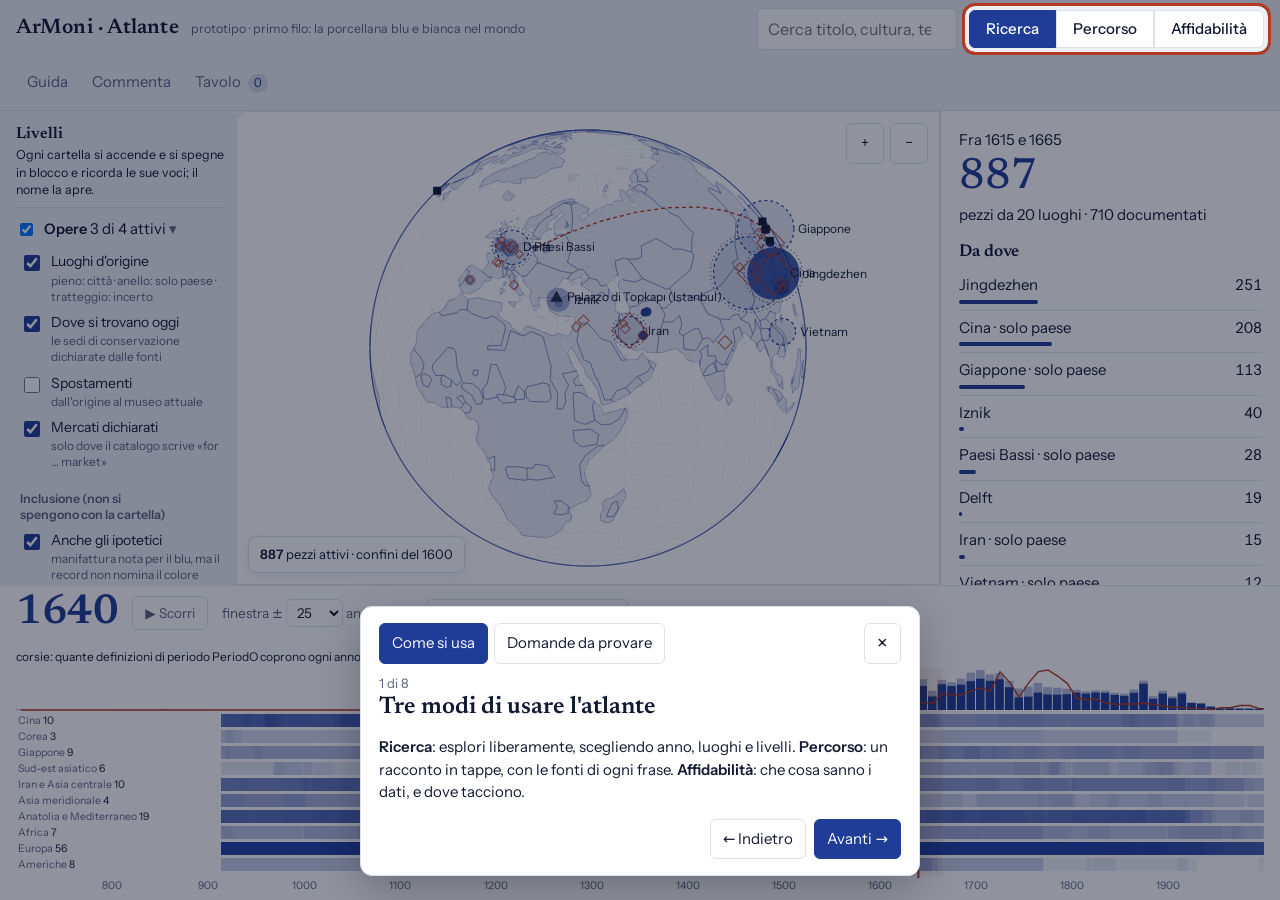
==== index.html @ 62b380a5 "Atlante: gerarchia visiva fra strumenti, palcoscenico e lettura Senza cambiare l'impostazione: globo" ====
<!DOCTYPE html>
<html lang="it">
<head>
<meta charset="utf-8">
<meta name="viewport" content="width=device-width,initial-scale=1">
<title>ArMoni · Atlante (prototipo)</title>
<link href="lib/fonts.css" rel="stylesheet">
<style>
/* VOICE: strumento di studio, calmo e preciso; dichiara sempre da dove viene ogni dato.
   IDEA: un piatto di porcellana dipinto in blu di cobalto: il mondo e' il cavetto, il tempo e' la tesa.
   PICTURE: il globo al centro, dipinto a cobalto su bianco, con i confini dell'anno scelto.
   COLOUR and TYPE: bianco porcellana, blu cobalto dominante, rosso di ferro solo per selezione e mercati; Newsreader + Instrument Sans.
   LAYOUT: strati a sinistra, globo al centro, contesto a destra, tempo sotto; il Tavolo sale dal basso. */
:root{color-scheme:light dark;
 --bg:light-dark(#fbfbf9,#0b1430);--panel:light-dark(#ffffff,#101b3d);--ink:light-dark(#121a33,#eef0f6);
 --mute:light-dark(#5a6382,#a7b0cc);--co:light-dark(#1f3c96,#8fa9ff);--co2:light-dark(#1f3c9622,#8fa9ff2e);
 --line:light-dark(#dde1ec,#22305e);--fe:light-dark(#b23a22,#ff8a6b);--glaze:light-dark(#ffffff,#0f1a3a)}
:root[data-theme=light]{color-scheme:light}:root[data-theme=dark]{color-scheme:dark}
*{box-sizing:border-box;min-width:0}
html,body{height:100%}
body{margin:0;background:var(--bg);color:var(--ink);font:15px/1.5 "Instrument Sans",system-ui,sans-serif;overflow:hidden}
h1,h2,h3{font-family:Newsreader,Georgia,serif;font-weight:600;line-height:1.08;margin:0;text-wrap:balance}
h1{font-size:22px}h2{font-size:24px}h3{font-size:17px}
button,input,select,textarea{font:inherit;color:inherit}
button{background:var(--panel);border:1px solid var(--line);border-radius:6px;padding:8px 12px;min-height:40px;cursor:pointer}
button:hover{border-color:var(--co)}button[aria-pressed=true]{background:var(--co);color:var(--bg);border-color:var(--co)}
:focus-visible{outline:2px solid var(--fe);outline-offset:2px}
a{color:var(--co)}
.app{display:grid;height:100vh;grid-template:"top top top" auto "lay map ctx" minmax(0,1fr) "tl tl tl" auto/236px minmax(0,1fr) 340px}
header{grid-area:top;display:flex;gap:14px;align-items:center;padding:10px 16px;border-bottom:1px solid var(--line);flex-wrap:wrap}
header .sub{color:var(--mute);font-size:13px}
header .sp{flex:1}
.seg{display:flex;gap:0}.seg button{border-radius:0}.seg button:first-child{border-radius:6px 0 0 6px}.seg button:last-child{border-radius:0 6px 6px 0}
#q{border:1px solid var(--line);background:var(--panel);border-radius:6px;padding:8px 10px;width:220px;min-height:40px;font-size:16px}
#lay{grid-area:lay;border-right:1px solid var(--line);padding:14px;overflow:auto}
#lay h3{margin:14px 0 6px}#lay h3:first-child{margin-top:0}
.chk{display:flex;gap:8px;align-items:flex-start;padding:5px 0;cursor:pointer}.chk input{margin-top:3px;width:16px;height:16px;flex:none;accent-color:var(--co)}
.chk small{display:block;color:var(--mute);font-size:12.5px;line-height:1.35}
.fig{grid-area:map;position:relative;overflow:hidden;background:var(--bg);touch-action:none}
.fig>canvas{position:absolute;inset:0;width:100%;height:100%;cursor:grab}
#tip{position:absolute;pointer-events:none;background:var(--panel);border:1px solid var(--line);border-radius:6px;padding:6px 9px;font-size:13px;display:none;max-width:260px;box-shadow:0 4px 18px #0002}
#chip{position:absolute;left:12px;bottom:12px;background:var(--panel);border:1px solid var(--line);border-radius:8px;padding:8px 11px;font-size:13px;max-width:min(420px,80%)}
#mapctl{position:absolute;right:12px;top:12px;display:flex;gap:6px}
#ctx{grid-area:ctx;border-left:1px solid var(--line);padding:16px;overflow:auto}
#ctx .k{color:var(--mute);font-size:12.5px;margin-top:10px}#ctx .v{margin-top:1px}
.big{font-family:Newsreader,serif;font-size:clamp(30px,4vw,44px);line-height:1;color:var(--co)}
.row{display:flex;justify-content:space-between;gap:10px;padding:6px 0;border-bottom:1px solid var(--line);cursor:pointer}
.row:hover{color:var(--co)}.row .n{font-variant-numeric:tabular-nums;white-space:nowrap}
.bar{height:4px;background:var(--co);border-radius:2px;margin-top:3px}
.tag{display:inline-block;font-size:12px;border:1px solid var(--line);border-radius:999px;padding:1px 8px;margin:2px 4px 0 0}
.tag.doc{border-color:var(--co);color:var(--co)}.tag.ipo{border-style:dashed}.tag.fe{border-color:var(--fe);color:var(--fe)}
.acts{display:flex;gap:8px;flex-wrap:wrap;margin-top:14px}
#tl{grid-area:tl;border-top:1px solid var(--line);padding:8px 16px 10px;position:relative}
.tlbar{display:flex;gap:10px;align-items:center;flex-wrap:wrap;margin-bottom:4px}
.yr{font-family:Newsreader,serif;font-size:30px;color:var(--co);font-variant-numeric:tabular-nums;min-width:3.2ch}
#tls{width:100%;height:150px;display:block;touch-action:none;cursor:ew-resize}
#tavolo{position:fixed;left:0;right:0;bottom:0;height:min(62vh,560px);background:var(--panel);border-top:2px solid var(--co);transform:translateY(105%);transition:transform .28s ease;z-index:20;display:grid;grid-template-rows:auto auto minmax(0,1fr)}
#tavolo.open{transform:none}
#tavolo:not(.open){visibility:hidden;transition:transform .28s ease,visibility 0s .28s}
#tavolo .hd{display:flex;gap:10px;align-items:center;padding:10px 16px;flex-wrap:wrap}
#tavax{height:54px;width:100%;display:block}
#board{position:relative;overflow:auto;background:repeating-linear-gradient(0deg,transparent 0 27px,var(--co2) 27px 28px)}
.card{position:absolute;width:230px;background:var(--glaze);border:1px solid var(--line);border-radius:8px;box-shadow:0 3px 12px #0001;font-size:13px}
.card .ch{padding:7px 9px;border-bottom:1px solid var(--line);cursor:move;display:flex;gap:6px;align-items:baseline}
.card .num{font-family:Newsreader,serif;color:var(--fe);font-size:16px}
.card .cb{padding:7px 9px}.card textarea{width:100%;border:1px solid var(--line);border-radius:4px;background:transparent;font-size:13px;min-height:44px;resize:vertical}
.card .x{margin-left:auto;min-height:28px;padding:0 8px}
.empty{color:var(--mute);padding:24px 16px;max-width:60ch}
/* affidabilità */
#qual{grid-area:qual;display:none;padding:22px max(3vw,16px);overflow:auto}
body.qualita .app{grid-template:"top" auto "qual" minmax(0,1fr)/minmax(0,1fr)}
body.qualita #lay,body.qualita #ctx,body.qualita #nar,body.qualita .fig,body.qualita #tl,body.qualita #q,body.qualita #tavbtn{display:none}
body.qualita #qual{display:block}
#qual h2{font-size:30px;margin-bottom:6px}#qual p{max-width:75ch}
.qt{border-collapse:collapse;margin-top:14px;font-size:13px;font-variant-numeric:tabular-nums}
.qt th,.qt td{border:1px solid var(--line);padding:6px 7px;text-align:right;white-space:nowrap}
.qt th:first-child,.qt td:first-child{text-align:left;position:sticky;left:0;background:var(--bg)}
.qt td small{display:block;color:var(--mute);font-size:11px}
.qsel{display:flex;gap:0;margin-top:12px;flex-wrap:wrap}.qsel button{border-radius:0}.qsel button:first-child{border-radius:6px 0 0 6px}.qsel button:last-child{border-radius:0 6px 6px 0}
/* percorso */
body.percorso .app{grid-template:"top top" auto "map nar" minmax(0,1fr) "tl tl" auto/minmax(0,1fr) 400px}
body.percorso #lay,body.percorso #ctx,body.percorso #q,body.percorso #tavbtn{display:none}
#nar{grid-area:nar;display:none;border-left:1px solid var(--line);padding:22px;overflow:auto}
body.percorso #nar{display:block}
#nar .step{color:var(--mute);font-size:13px}#nar h2{margin:6px 0 12px;font-size:30px}
#nar p{font-size:16.5px;max-width:60ch}
#nar .dati{border-left:3px solid var(--co);padding:6px 12px;margin:16px 0;background:var(--co2);border-radius:0 6px 6px 0}
#nar .nv{font-size:14.5px;border:1px dashed var(--line);border-radius:6px;padding:8px 12px;color:var(--mute)}
#nar .nota{font-size:12.5px;color:var(--mute);margin-top:22px}
.dots{display:flex;gap:6px;margin:14px 0}.dots button{width:30px;min-height:30px;padding:0}
/* ── Gerarchia visiva ──────────────────────────────────────────────────────────
   Come un pezzo di porcellana: il palcoscenico (globo e tempo) e la lettura (pannello di destra)
   sono «invetriati», bianchi e lucidi; gli strumenti (intestazione, livelli) stanno sul «biscotto»,
   la superficie opaca, un tono sotto. Serif solo per i contenuti (anni, numeri, titoli delle schede),
   sans per i comandi. Percorso dell'occhio: modo → anno → globo → lettura; i livelli si usano quando servono. */
:root{--biscotto:light-dark(#eceff4,#081026);--vetro:light-dark(#ffffff,#0f1a3a);--riga:light-dark(#e4e7ef,#1b2852)}
body{background:var(--biscotto)}
header{background:var(--biscotto);border-bottom:1px solid var(--line);padding:8px 16px;gap:12px}
header h1{font-size:21px;letter-spacing:.005em}
header .sub{font-size:12.5px}
.seg button{min-height:38px;padding:6px 16px;font-weight:500;background:var(--vetro)}
.seg button[aria-pressed=true]{background:var(--co);color:var(--vetro);border-color:var(--co)}
.util{display:flex;gap:2px}
.util button{background:transparent;border-color:transparent;color:var(--mute);padding:6px 10px}
.util button:hover{color:var(--co);border-color:var(--line);background:var(--vetro)}
#tavn{display:inline-block;min-width:1.6em;padding:0 6px;margin-left:4px;border-radius:999px;background:var(--co2);color:var(--co);font-size:12.5px;font-variant-numeric:tabular-nums;text-align:center}
#q{background:var(--vetro);width:200px}
/* strumenti: i livelli, in sans, più quieti */
#lay{background:var(--biscotto);border-right:0;padding:14px 12px 14px 16px}
#lay h3{font:600 12.5px/1.3 "Instrument Sans",system-ui,sans-serif;color:var(--mute);margin:16px 0 4px}
#lay>h3:first-child{font:600 16px/1.2 Newsreader,Georgia,serif;color:var(--ink);margin:0 0 2px}
#lay>p.sub{font-size:12.5px;line-height:1.4}
.grp{border-top:1px solid var(--riga);padding:8px 0}
.ghead b{font-weight:600;font-size:14.5px}
.chk{padding:4px 0;font-size:14px;line-height:1.3}
.chk small{font-size:12px;margin-top:2px}
/* palcoscenico: globo e tempo sono un solo pezzo invetriato */
.fig{background:var(--vetro);border-radius:12px 0 0 0;box-shadow:inset 0 0 0 1px var(--riga)}
#tl{background:var(--vetro);border-top:1px solid var(--riga);padding:6px 16px 8px}
.tlbar{gap:14px;margin-bottom:2px}
.yr{font-size:42px;line-height:1;font-weight:600;letter-spacing:-.01em}
.tlbar label,.tlbar button{font-size:13.5px;color:var(--mute)}
.tlbar select{background:var(--vetro);border:1px solid var(--line);border-radius:6px;padding:4px 6px;color:var(--ink)}
#play{min-height:34px;padding:4px 12px}
#tlinfo{font-size:12px}
#chip,#tip{box-shadow:0 2px 10px rgb(16 28 70 / .08)}
#mapctl button{background:var(--vetro);min-width:38px}
/* lettura: il pannello di destra, invetriato, con ritmo dato dagli spazi più che dalle righe */
#ctx{background:var(--vetro);border-left:1px solid var(--riga);padding:18px 18px 24px}
#ctx h3{margin:22px 0 6px;font-size:17px}
#ctx h2{font-size:26px}
#ctx .row{border-bottom-color:var(--riga)}
#nar{background:var(--vetro);border-left:1px solid var(--riga)}
#qual{background:var(--vetro)}
@media(max-width:900px){
 body{overflow:auto}
 .app,body.percorso .app{height:auto;grid-template:"top" auto "map" 62vh "tl" auto "ctx" auto "nar" auto "lay" auto/minmax(0,1fr)}
 #lay,#ctx,#nar{border:0;border-top:1px solid var(--line)}
 #q{width:100%;order:9}
 .fig{border-radius:0}
 .util{flex-wrap:wrap}
 header{flex-wrap:wrap;gap:8px}
 header .sub{display:none}
 header h1{font-size:22px}
 #guida .gd-card{bottom:12px}
 #guida .gd-card.in-alto{top:12px}
}
@media(prefers-reduced-motion:reduce){#tavolo{transition:none}}
.grp{border-top:1px solid var(--line);padding:6px 0}
.ghead{display:flex;align-items:center;gap:8px}
.ghead button{all:unset;cursor:pointer;flex:1;padding:4px 0}
.ghead button::after{content:" ▸";color:var(--mute)}
.grp.open .ghead button::after{content:" ▾"}
.ghead button:focus-visible{outline:2px solid var(--co)}
.grp:not(.open) .gbody{display:none}
.gbody{padding:4px 0 2px 4px}
#guida{position:fixed;inset:0;z-index:50}
#guida .gd-ombra{position:absolute;inset:0;background:rgb(10 16 40 / .45)}
#guida .gd-luce{position:absolute;border-radius:10px;box-shadow:0 0 0 9999px rgb(10 16 40 / .45);outline:3px solid var(--fe);pointer-events:none;transition:all .2s}
#guida .gd-card{position:absolute;left:50%;bottom:24px;transform:translateX(-50%);width:min(560px,calc(100vw - 24px));max-height:calc(100vh - 48px);overflow:auto;background:var(--panel);color:var(--ink);border:1px solid var(--line);border-radius:12px;padding:16px 18px;box-shadow:0 12px 40px rgb(0 0 0 / .25)}
#guida .gd-card.in-alto{bottom:auto;top:24px}
#guida .gd-tabs{display:flex;gap:6px;margin-bottom:10px}
#guida .gd-tabs [aria-selected=true]{background:var(--co);color:var(--bg);border-color:var(--co)}
#guida .gd-x{margin-left:auto;font-size:20px;line-height:1;padding:4px 12px}
#guida .gd-step{color:var(--mute);font-size:13px;margin-bottom:2px}
#guida h2{font-size:24px;margin:2px 0 8px}
#guida .acts{display:flex;gap:8px;justify-content:flex-end;margin-top:12px}
#guida .pri{background:var(--co);color:var(--bg);border-color:var(--co)}
#guida .gd-dom{display:grid;gap:6px;margin-top:10px}
#guida .gd-dom button{text-align:left;padding:10px 12px}
#guida .gd-dom button:hover{border-color:var(--co)}
@media(prefers-reduced-motion:reduce){#guida .gd-luce{transition:none}}
</style>
</head>
<body>
<div class="app">
 <header>
  <h1>ArMoni · Atlante</h1>
  <span class="sub">prototipo · primo filo: la porcellana blu e bianca nel mondo</span>
  <span class="sp"></span>
  <input id="q" type="search" placeholder="Cerca titolo, cultura, tecnica" aria-label="Cerca">
  <div class="seg" role="group" aria-label="Modalità">
   <button id="m-ricerca" aria-pressed="true">Ricerca</button><button id="m-percorso" aria-pressed="false">Percorso</button><button id="m-qualita" aria-pressed="false">Affidabilità</button>
  </div>
  <div class="util">
  <button id="guidabtn">Guida</button>
  <button id="commentabtn" title="Commenta questa vista: apre un modulo breve, e la vista che stai guardando viene allegata da sola">Commenta</button>
  <button id="tavbtn">Tavolo <span id="tavn">0</span></button>
  </div>
 </header>

 <aside id="lay" aria-label="Strati">
  <h3>Livelli</h3>
  <p class="sub" style="margin:0 0 8px">Ogni cartella si accende e si spegne in blocco e ricorda le sue voci; il nome la apre.</p>
  <div class="grp open" data-grp="opere">
   <div class="ghead"><input type="checkbox" data-g="opere" checked aria-label="Accendi o spegni la cartella Opere"><button data-gt aria-expanded="true"><b>Opere</b> <span class="sub" data-gn="opere"></span></button></div>
   <div class="gbody">
  <label class="chk"><input type="checkbox" data-l="origini" checked><span>Luoghi d'origine<small>pieno: città · anello: solo paese · tratteggio: incerto</small></span></label>
  <label class="chk"><input type="checkbox" data-l="sedi" checked><span>Dove si trovano oggi<small>le sedi di conservazione dichiarate dalle fonti</small></span></label>
  <label class="chk"><input type="checkbox" data-l="spostamenti"><span>Spostamenti<small>dall'origine al museo attuale</small></span></label>
  <label class="chk"><input type="checkbox" data-l="mercati" checked><span>Mercati dichiarati<small>solo dove il catalogo scrive «for … market»</small></span></label>
  <h3>Inclusione <span class="sub">(non si spengono con la cartella)</span></h3>
  <label class="chk"><input type="checkbox" data-keep data-l="ipotetici" checked><span>Anche gli ipotetici<small>manifattura nota per il blu, ma il record non nomina il colore</small></span></label>
  <label class="chk"><input type="checkbox" data-keep data-l="dedotti"><span>Luogo dedotto<small>676 schede ColBase del Museo nazionale di Tokyo senza luogo, attribuite al Giappone dalla categoria 陶磁; regola giusta in 43 casi su 49 verificabili (88%)</small></span></label>
  <h3>Fonti</h3>
  <label class="chk"><input type="checkbox" data-f="met" checked><span>Metropolitan Museum<small>Open Access CSV, CC0</small></span></label>
  <label class="chk"><input type="checkbox" data-f="cma" checked><span>Cleveland Museum of Art<small>Open Access CSV, CC0</small></span></label>
  <label class="chk"><input type="checkbox" data-f="colbase" checked><span>ColBase (musei nazionali giapponesi)<small>via Japan Search; CC BY, fonte: ColBase</small></span></label>
  <label class="chk"><input type="checkbox" data-f="wd" checked><span>Wikidata, fuori dagli Stati Uniti<small>Museu Paulista, Taipei, Tokyo, Macao…; CC0</small></span></label>
   </div>
  </div>
  <div class="grp" data-grp="quantita">
   <div class="ghead"><input type="checkbox" data-g="quantita" checked aria-label="Accendi o spegni la cartella Quantità e consumo"><button data-gt aria-expanded="false"><b>Quantità e consumo</b> <span class="sub" data-gn="quantita"></span></button></div>
   <div class="gbody">
  <label class="chk"><input type="checkbox" data-l="vam" checked><span>Densità V&amp;A (rombi)<small>6.396 ceramiche, solo conteggi per luogo e decennio: le condizioni del V&amp;A non permettono di conservare le schede</small></span></label>
  <label class="chk"><input type="checkbox" data-l="letteratura" checked><span>Consumo, dalla letteratura (triangoli)<small>siti archeologici dove gli scavi documentano porcellana cinese; ogni numero con autore e pagina</small></span></label>
   </div>
  </div>
  <div class="grp open" data-grp="contesto">
   <div class="ghead"><input type="checkbox" data-g="contesto" checked aria-label="Accendi o spegni la cartella Contesto"><button data-gt aria-expanded="true"><b>Contesto</b> <span class="sub" data-gn="contesto"></span></button></div>
   <div class="gbody">
  <label class="chk"><input type="checkbox" data-l="confini" checked><span>Confini storici<small>A. Ourednik, historical-basemaps (GPL-3.0), istantanea più vicina all'anno</small></span></label>
  <label class="chk"><input type="checkbox" data-l="contesti"><span>Stili, movimenti, scuole, dinastie (quadrati, nomi in corsivo)<small>dove e quando nascono, lo Stato di allora e il nome di oggi, guerre e rivoluzioni di quegli anni. Si sovrappone agli altri livelli per accostare: non lega nulla alle opere. Clicca un nome per la scheda; nel tempo, scegli le corsie «fenomeni artistici»</small></span></label>
  <div class="sub" style="margin:-4px 0 10px 28px;display:flex;flex-wrap:wrap;gap:2px 10px">tipi: <label><input type="checkbox" data-ct="movimento" checked> movimenti</label><label><input type="checkbox" data-ct="scuola" checked> scuole</label><label><input type="checkbox" data-ct="stile" checked> stili</label><label><input type="checkbox" data-ct="periodizzazione" checked> dinastie</label></div>
  <label class="chk"><input type="checkbox" data-l="relazioni"><span>Relazioni dichiarate (puntini)<small>influenzato da, parte di, segue, sostituisce: solo quelle scritte su Wikidata, fra voci attive nella finestra. Mai dedotte dalla vicinanza</small></span></label>
   </div>
  </div>
  <div class="grp" data-grp="affidabilita">
   <div class="ghead"><input type="checkbox" data-g="affidabilita" checked aria-label="Accendi o spegni la cartella Affidabilità"><button data-gt aria-expanded="false"><b>Affidabilità</b> <span class="sub" data-gn="affidabilita"></span></button></div>
   <div class="gbody">
  <label class="chk"><input type="checkbox" data-l="silenzio"><span>Silenzio delle fonti<small>quanto il dato è vago, e dove tace</small></span></label>
   </div>
  </div>
  <h3>Vista</h3>
  <div class="seg"><button id="p-globo" aria-pressed="true">Globo</button><button id="p-piano" aria-pressed="false">Piano</button></div>
  <p class="sub" style="margin-top:18px"><a href="fonti.html">Fonti e licenze</a> · <a href="https://github.com/danielemiradoli/armoni">Codice e dati</a></p>
 </aside>

 <div class="fig" id="fig"><canvas id="cv" aria-label="Mappa del mondo navigabile"></canvas><div id="tip"></div><div id="chip"></div>
  <div id="mapctl"><button id="zin" aria-label="Avvicina">+</button><button id="zout" aria-label="Allontana">−</button></div></div>

 <aside id="ctx" aria-live="polite"></aside>
 <aside id="nar" aria-live="polite"></aside>
 <section id="qual" aria-label="Affidabilità"></section>

 <section id="tl" aria-label="Tempo">
  <div class="tlbar">
   <span class="yr" id="yr">1640</span>
   <button id="play" aria-pressed="false">▶ Scorri</button>
   <label>finestra ± <select id="win"><option>10</option><option selected>25</option><option>50</option><option>100</option></select> anni</label>
   <label>corsie <select id="corsie"><option value="periodo">PeriodO: chi definisce</option><option value="wikidata">Wikidata: dinastie</option><option value="contesti">Wikidata: fenomeni artistici</option></select></label>
   <span class="sub" id="tlinfo"></span>
  </div>
  <svg id="tls" role="slider" aria-label="Anno" tabindex="0"></svg>
 </section>
</div>

<section id="tavolo" aria-label="Tavolo">
 <div class="hd"><h3>Tavolo</h3><span class="sub">accosta pezzi di luoghi ed epoche diverse; trascina, annota, copia</span><span class="sp" style="flex:1"></span>
  <button id="tavcopy">Copia elenco</button><button id="tavclear">Svuota</button><button id="tavclose">Chiudi</button></div>
 <svg id="tavax"></svg>
 <div id="board"></div>
</section>

<script src="lib/d3.min.js"></script>
<script src="lib/topojson-client.min.js"></script>
<script src="atlante.js"></script>
</body>
</html>
---- lib/fonts.css ----
/* Font locali (SIL Open Font License 1.1), da @fontsource: nessuna richiesta ai server di Google. */
/* newsreader-latin-ext-500-normal */
@font-face {
  font-family: 'Newsreader';
  font-style: normal;
  font-display: swap;
  font-weight: 500;
  src: url(font/newsreader-latin-ext-500-normal.woff2) format('woff2');
  unicode-range: U+0100-02BA,U+02BD-02C5,U+02C7-02CC,U+02CE-02D7,U+02DD-02FF,U+0304,U+0308,U+0329,U+1D00-1DBF,U+1E00-1E9F,U+1EF2-1EFF,U+2020,U+20A0-20AB,U+20AD-20C0,U+2113,U+2C60-2C7F,U+A720-A7FF;
}
/* newsreader-latin-500-normal */
@font-face {
  font-family: 'Newsreader';
  font-style: normal;
  font-display: swap;
  font-weight: 500;
  src: url(font/newsreader-latin-500-normal.woff2) format('woff2');
  unicode-range: U+0000-00FF,U+0131,U+0152-0153,U+02BB-02BC,U+02C6,U+02DA,U+02DC,U+0304,U+0308,U+0329,U+2000-206F,U+20AC,U+2122,U+2191,U+2193,U+2212,U+2215,U+FEFF,U+FFFD;
}
/* newsreader-latin-ext-600-normal */
@font-face {
  font-family: 'Newsreader';
  font-style: normal;
  font-display: swap;
  font-weight: 600;
  src: url(font/newsreader-latin-ext-600-normal.woff2) format('woff2');
  unicode-range: U+0100-02BA,U+02BD-02C5,U+02C7-02CC,U+02CE-02D7,U+02DD-02FF,U+0304,U+0308,U+0329,U+1D00-1DBF,U+1E00-1E9F,U+1EF2-1EFF,U+2020,U+20A0-20AB,U+20AD-20C0,U+2113,U+2C60-2C7F,U+A720-A7FF;
}
/* newsreader-latin-600-normal */
@font-face {
  font-family: 'Newsreader';
  font-style: normal;
  font-display: swap;
  font-weight: 600;
  src: url(font/newsreader-latin-600-normal.woff2) format('woff2');
  unicode-range: U+0000-00FF,U+0131,U+0152-0153,U+02BB-02BC,U+02C6,U+02DA,U+02DC,U+0304,U+0308,U+0329,U+2000-206F,U+20AC,U+2122,U+2191,U+2193,U+2212,U+2215,U+FEFF,U+FFFD;
}
/* newsreader-latin-ext-500-italic */
@font-face {
  font-family: 'Newsreader';
  font-style: italic;
  font-display: swap;
  font-weight: 500;
  src: url(font/newsreader-latin-ext-500-italic.woff2) format('woff2');
  unicode-range: U+0100-02BA,U+02BD-02C5,U+02C7-02CC,U+02CE-02D7,U+02DD-02FF,U+0304,U+0308,U+0329,U+1D00-1DBF,U+1E00-1E9F,U+1EF2-1EFF,U+2020,U+20A0-20AB,U+20AD-20C0,U+2113,U+2C60-2C7F,U+A720-A7FF;
}
/* newsreader-latin-500-italic */
@font-face {
  font-family: 'Newsreader';
  font-style: italic;
  font-display: swap;
  font-weight: 500;
  src: url(font/newsreader-latin-500-italic.woff2) format('woff2');
  unicode-range: U+0000-00FF,U+0131,U+0152-0153,U+02BB-02BC,U+02C6,U+02DA,U+02DC,U+0304,U+0308,U+0329,U+2000-206F,U+20AC,U+2122,U+2191,U+2193,U+2212,U+2215,U+FEFF,U+FFFD;
}
/* instrument-sans-latin-ext-400-normal */
@font-face {
  font-family: 'Instrument Sans';
  font-style: normal;
  font-display: swap;
  font-weight: 400;
  src: url(font/instrument-sans-latin-ext-400-normal.woff2) format('woff2');
  unicode-range: U+0100-02BA,U+02BD-02C5,U+02C7-02CC,U+02CE-02D7,U+02DD-02FF,U+0304,U+0308,U+0329,U+1D00-1DBF,U+1E00-1E9F,U+1EF2-1EFF,U+2020,U+20A0-20AB,U+20AD-20C0,U+2113,U+2C60-2C7F,U+A720-A7FF;
}
/* instrument-sans-latin-400-normal */
@font-face {
  font-family: 'Instrument Sans';
  font-style: normal;
  font-display: swap;
  font-weight: 400;
  src: url(font/instrument-sans-latin-400-normal.woff2) format('woff2');
  unicode-range: U+0000-00FF,U+0131,U+0152-0153,U+02BB-02BC,U+02C6,U+02DA,U+02DC,U+0304,U+0308,U+0329,U+2000-206F,U+20AC,U+2122,U+2191,U+2193,U+2212,U+2215,U+FEFF,U+FFFD;
}
/* instrument-sans-latin-ext-500-normal */
@font-face {
  font-family: 'Instrument Sans';
  font-style: normal;
  font-display: swap;
  font-weight: 500;
  src: url(font/instrument-sans-latin-ext-500-normal.woff2) format('woff2');
  unicode-range: U+0100-02BA,U+02BD-02C5,U+02C7-02CC,U+02CE-02D7,U+02DD-02FF,U+0304,U+0308,U+0329,U+1D00-1DBF,U+1E00-1E9F,U+1EF2-1EFF,U+2020,U+20A0-20AB,U+20AD-20C0,U+2113,U+2C60-2C7F,U+A720-A7FF;
}
/* instrument-sans-latin-500-normal */
@font-face {
  font-family: 'Instrument Sans';
  font-style: normal;
  font-display: swap;
  font-weight: 500;
  src: url(font/instrument-sans-latin-500-normal.woff2) format('woff2');
  unicode-range: U+0000-00FF,U+0131,U+0152-0153,U+02BB-02BC,U+02C6,U+02DA,U+02DC,U+0304,U+0308,U+0329,U+2000-206F,U+20AC,U+2122,U+2191,U+2193,U+2212,U+2215,U+FEFF,U+FFFD;
}
/* instrument-sans-latin-ext-600-normal */
@font-face {
  font-family: 'Instrument Sans';
  font-style: normal;
  font-display: swap;
  font-weight: 600;
  src: url(font/instrument-sans-latin-ext-600-normal.woff2) format('woff2');
  unicode-range: U+0100-02BA,U+02BD-02C5,U+02C7-02CC,U+02CE-02D7,U+02DD-02FF,U+0304,U+0308,U+0329,U+1D00-1DBF,U+1E00-1E9F,U+1EF2-1EFF,U+2020,U+20A0-20AB,U+20AD-20C0,U+2113,U+2C60-2C7F,U+A720-A7FF;
}
/* instrument-sans-latin-600-normal */
@font-face {
  font-family: 'Instrument Sans';
  font-style: normal;
  font-display: swap;
  font-weight: 600;
  src: url(font/instrument-sans-latin-600-normal.woff2) format('woff2');
  unicode-range: U+0000-00FF,U+0131,U+0152-0153,U+02BB-02BC,U+02C6,U+02DA,U+02DC,U+0304,U+0308,U+0329,U+2000-206F,U+20AC,U+2122,U+2191,U+2193,U+2212,U+2215,U+FEFF,U+FFFD;
}
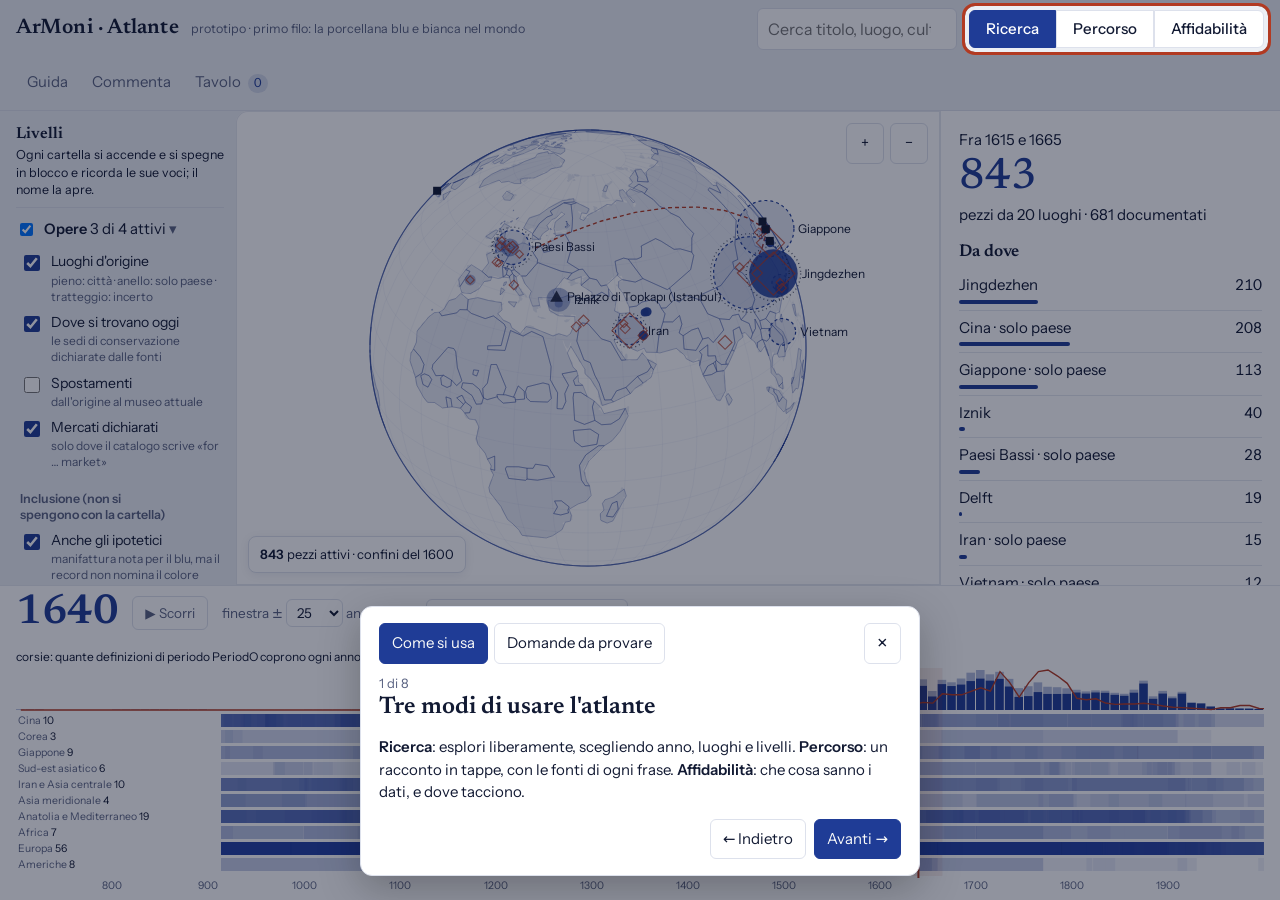
==== commit 006e4df4: "Atlante: priorità 1 dell'analisi d'uso - Caricamento: messaggio nel pannello e sulla mappa finché i " ====
--- a/index.html
+++ b/index.html
@@ -132,6 +132,12 @@
 #ctx .row{border-bottom-color:var(--riga)}
 #nar{background:var(--vetro);border-left:1px solid var(--riga)}
 #qual{background:var(--vetro)}
+.cerca{background:var(--co2);border-radius:8px;padding:10px 12px;margin-bottom:14px;font-size:14px}
+.cerca button{min-height:34px;padding:4px 10px;font-size:13.5px}
+[role=button]:focus-visible{outline:2px solid var(--fe);outline-offset:1px}
+.salta{position:absolute;left:8px;top:-60px;z-index:60;background:var(--co);color:var(--vetro);padding:8px 12px;border-radius:6px}
+.salta:focus{top:8px}
+#ctx:focus,#tls:focus{outline:2px solid var(--fe);outline-offset:-2px}
 @media(max-width:900px){
  body{overflow:auto}
  .app,body.percorso .app{height:auto;grid-template:"top" auto "map" 62vh "tl" auto "ctx" auto "nar" auto "lay" auto/minmax(0,1fr)}
@@ -174,11 +180,12 @@
 </head>
 <body>
 <div class="app">
+ <a class="salta" href="#ctx">Vai ai risultati</a><a class="salta" href="#tls">Vai alla barra del tempo</a>
  <header>
   <h1>ArMoni · Atlante</h1>
   <span class="sub">prototipo · primo filo: la porcellana blu e bianca nel mondo</span>
   <span class="sp"></span>
-  <input id="q" type="search" placeholder="Cerca titolo, cultura, tecnica" aria-label="Cerca">
+  <input id="q" type="search" placeholder="Cerca titolo, luogo, cultura, tecnica" aria-label="Cerca">
   <div class="seg" role="group" aria-label="Modalità">
    <button id="m-ricerca" aria-pressed="true">Ricerca</button><button id="m-percorso" aria-pressed="false">Percorso</button><button id="m-qualita" aria-pressed="false">Affidabilità</button>
   </div>
@@ -239,7 +246,7 @@
  <div class="fig" id="fig"><canvas id="cv" aria-label="Mappa del mondo navigabile"></canvas><div id="tip"></div><div id="chip"></div>
   <div id="mapctl"><button id="zin" aria-label="Avvicina">+</button><button id="zout" aria-label="Allontana">−</button></div></div>
 
- <aside id="ctx" aria-live="polite"></aside>
+ <aside id="ctx" aria-live="polite" tabindex="-1"><p class="sub">Carico opere, luoghi e confini…</p></aside>
  <aside id="nar" aria-live="polite"></aside>
  <section id="qual" aria-label="Affidabilità"></section>
 
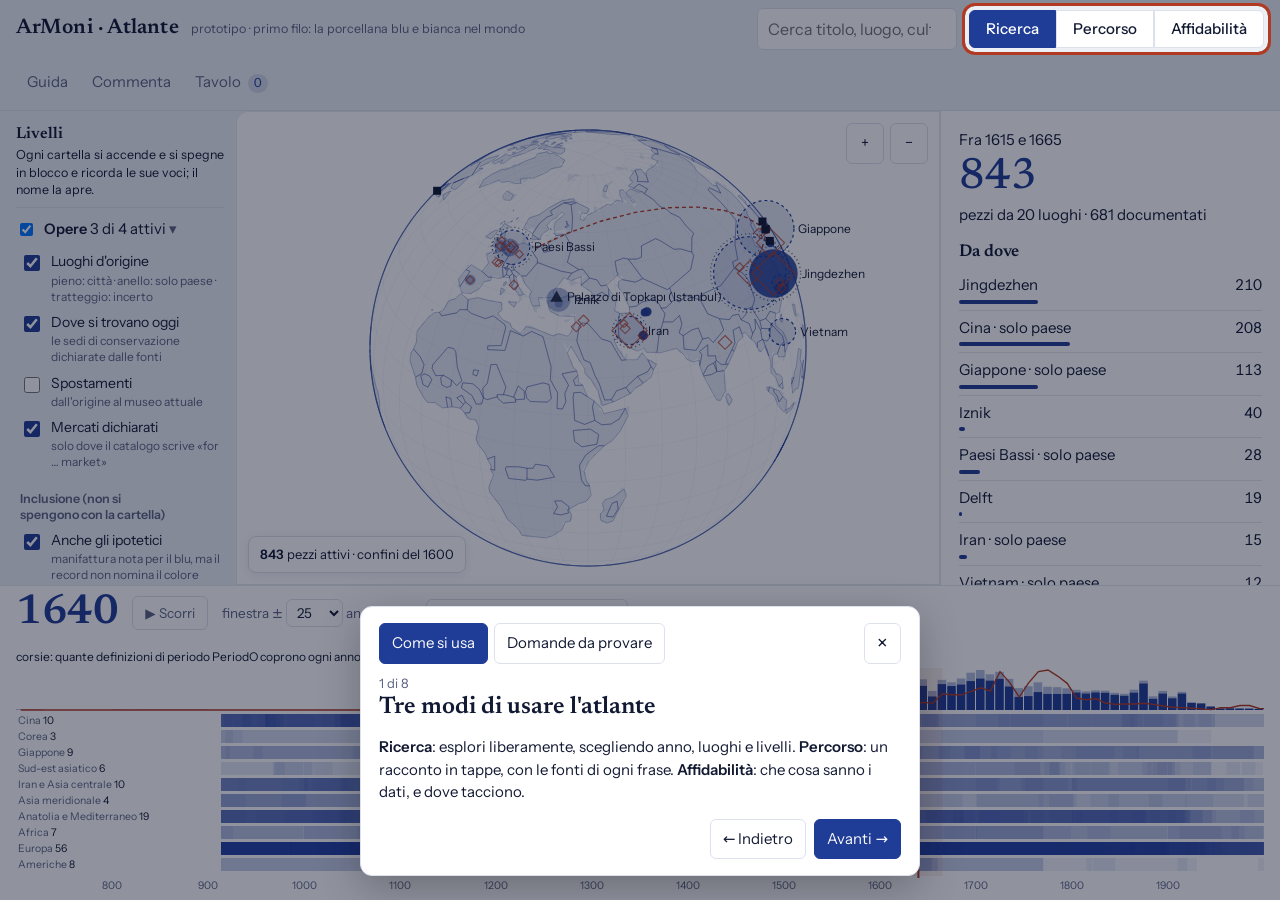
==== commit 88a19085: "Atlante: trascinare sulla barra del tempo non seleziona più il testo I nomi delle regioni nelle cors" ====
--- a/index.html
+++ b/index.html
@@ -53,7 +53,8 @@
 #tl{grid-area:tl;border-top:1px solid var(--line);padding:8px 16px 10px;position:relative}
 .tlbar{display:flex;gap:10px;align-items:center;flex-wrap:wrap;margin-bottom:4px}
 .yr{font-family:Newsreader,serif;font-size:30px;color:var(--co);font-variant-numeric:tabular-nums;min-width:3.2ch}
-#tls{width:100%;height:150px;display:block;touch-action:none;cursor:ew-resize}
+#tls{width:100%;height:150px;display:block;touch-action:none;cursor:ew-resize;user-select:none;-webkit-user-select:none}
+.fig,#tl .tlbar .yr{user-select:none;-webkit-user-select:none}
 #tavolo{position:fixed;left:0;right:0;bottom:0;height:min(62vh,560px);background:var(--panel);border-top:2px solid var(--co);transform:translateY(105%);transition:transform .28s ease;z-index:20;display:grid;grid-template-rows:auto auto minmax(0,1fr)}
 #tavolo.open{transform:none}
 #tavolo:not(.open){visibility:hidden;transition:transform .28s ease,visibility 0s .28s}
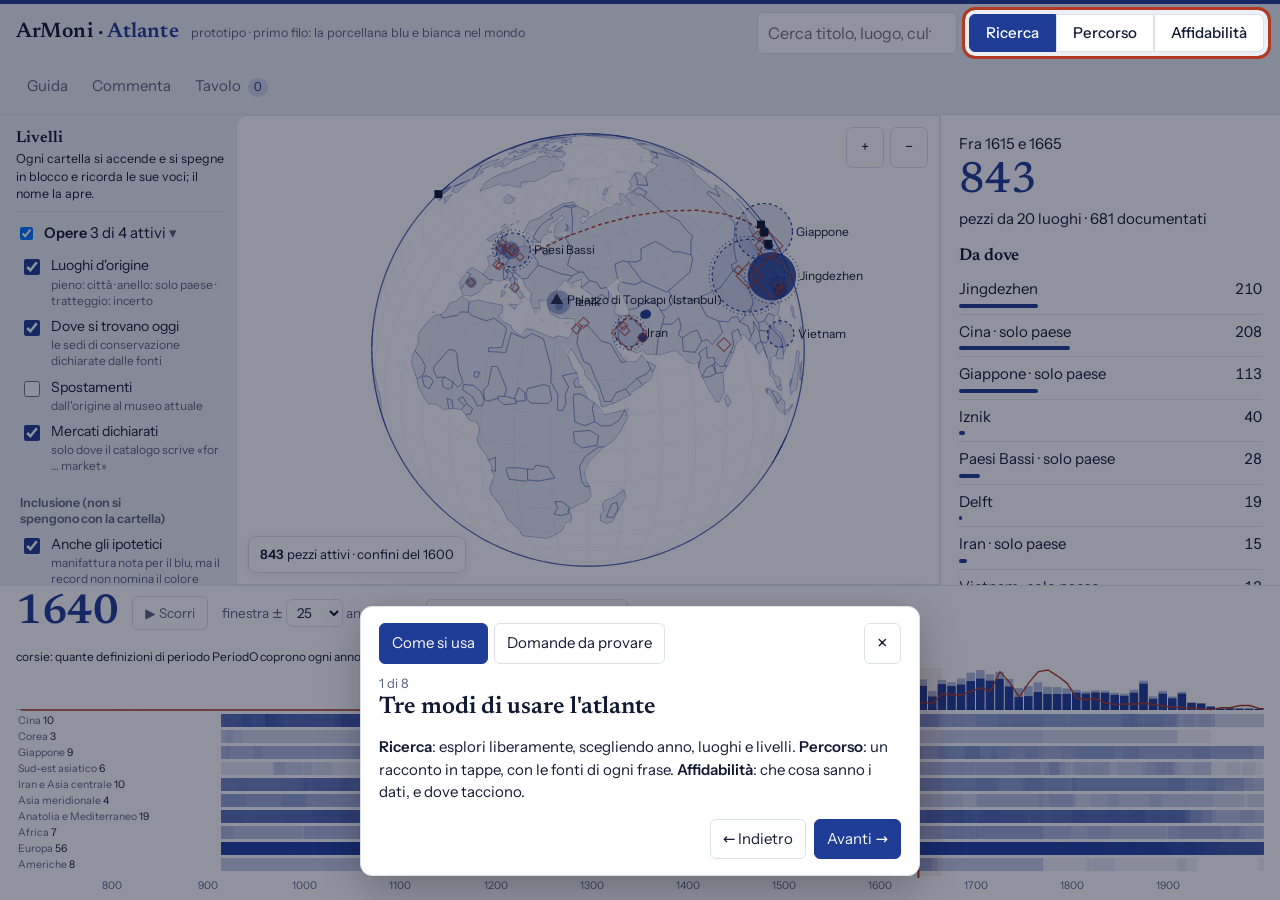
==== commit 69fa0674: "Atlante: ventaglio dei segni sovrapposti, ingrandimento fino a 200x, colore dello strumento - Oltre " ====
--- a/index.html
+++ b/index.html
@@ -139,6 +139,12 @@
 .salta{position:absolute;left:8px;top:-60px;z-index:60;background:var(--co);color:var(--vetro);padding:8px 12px;border-radius:6px}
 .salta:focus{top:8px}
 #ctx:focus,#tls:focus{outline:2px solid var(--fe);outline-offset:-2px}
+/* Colore d'identità dello strumento: dice dove sei, non cambia il significato dei segni (blu dati, rosso selezione).
+   Ogni strumento di ArMoni avrà il suo, dalla famiglia della ceramica; l'Atlante è cobalto. */
+[data-strumento=atlante]{--strumento:light-dark(#1f3c96,#8fa9ff)}
+header{border-top:4px solid var(--strumento)}
+header h1 .strumento{color:var(--strumento)}
+.seg button[aria-pressed=true]{background:var(--strumento);border-color:var(--strumento)}
 @media(max-width:900px){
  body{overflow:auto}
  .app,body.percorso .app{height:auto;grid-template:"top" auto "map" 62vh "tl" auto "ctx" auto "nar" auto "lay" auto/minmax(0,1fr)}
@@ -179,11 +185,11 @@
 @media(prefers-reduced-motion:reduce){#guida .gd-luce{transition:none}}
 </style>
 </head>
-<body>
+<body data-strumento="atlante">
 <div class="app">
  <a class="salta" href="#ctx">Vai ai risultati</a><a class="salta" href="#tls">Vai alla barra del tempo</a>
  <header>
-  <h1>ArMoni · Atlante</h1>
+  <h1>ArMoni · <span class="strumento">Atlante</span></h1>
   <span class="sub">prototipo · primo filo: la porcellana blu e bianca nel mondo</span>
   <span class="sp"></span>
   <input id="q" type="search" placeholder="Cerca titolo, luogo, cultura, tecnica" aria-label="Cerca">
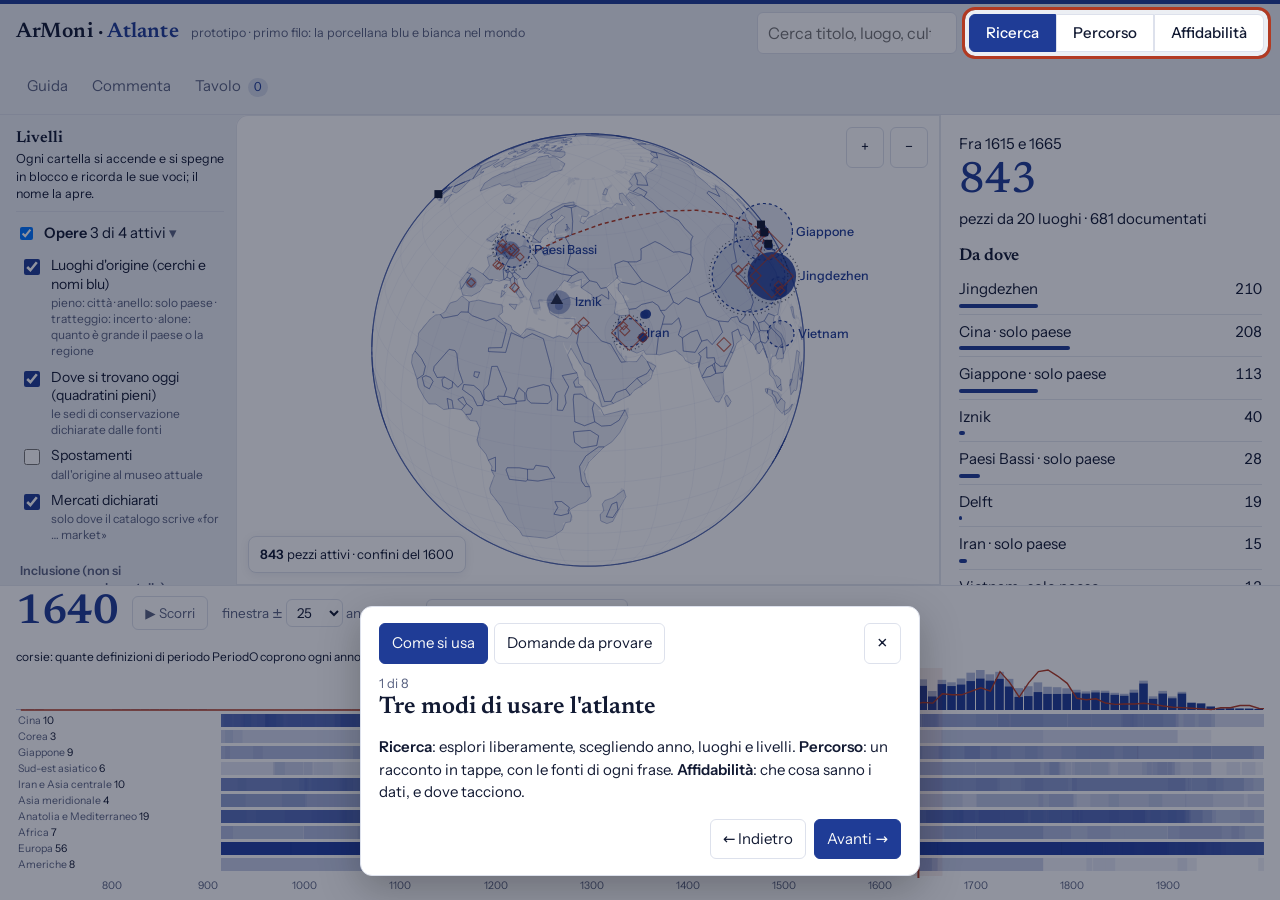
==== commit 10a0a70c: "Atlante: alone per ciò che ha un'estensione, colori e caratteri per livello - Alone: disco trasparen" ====
--- a/index.html
+++ b/index.html
@@ -38,6 +38,7 @@
 .chk small{display:block;color:var(--mute);font-size:12.5px;line-height:1.35}
 .fig{grid-area:map;position:relative;overflow:hidden;background:var(--bg);touch-action:none}
 .fig>canvas{position:absolute;inset:0;width:100%;height:100%;cursor:grab}
+#alone{pointer-events:none}
 #tip{position:absolute;pointer-events:none;background:var(--panel);border:1px solid var(--line);border-radius:6px;padding:6px 9px;font-size:13px;display:none;max-width:260px;box-shadow:0 4px 18px #0002}
 #chip{position:absolute;left:12px;bottom:12px;background:var(--panel);border:1px solid var(--line);border-radius:8px;padding:8px 11px;font-size:13px;max-width:min(420px,80%)}
 #mapctl{position:absolute;right:12px;top:12px;display:flex;gap:6px}
@@ -142,6 +143,7 @@
 /* Colore d'identità dello strumento: dice dove sei, non cambia il significato dei segni (blu dati, rosso selezione).
    Ogni strumento di ArMoni avrà il suo, dalla famiglia della ceramica; l'Atlante è cobalto. */
 [data-strumento=atlante]{--strumento:light-dark(#1f3c96,#8fa9ff)}
+:root{--cel:light-dark(#2b7660,#79c9b0)}  /* celadon: il colore del contesto (fenomeni, relazioni) */
 header{border-top:4px solid var(--strumento)}
 header h1 .strumento{color:var(--strumento)}
 .seg button[aria-pressed=true]{background:var(--strumento);border-color:var(--strumento)}
@@ -209,8 +211,8 @@
   <div class="grp open" data-grp="opere">
    <div class="ghead"><input type="checkbox" data-g="opere" checked aria-label="Accendi o spegni la cartella Opere"><button data-gt aria-expanded="true"><b>Opere</b> <span class="sub" data-gn="opere"></span></button></div>
    <div class="gbody">
-  <label class="chk"><input type="checkbox" data-l="origini" checked><span>Luoghi d'origine<small>pieno: città · anello: solo paese · tratteggio: incerto</small></span></label>
-  <label class="chk"><input type="checkbox" data-l="sedi" checked><span>Dove si trovano oggi<small>le sedi di conservazione dichiarate dalle fonti</small></span></label>
+  <label class="chk"><input type="checkbox" data-l="origini" checked><span>Luoghi d'origine (cerchi e nomi blu)<small>pieno: città · anello: solo paese · tratteggio: incerto · alone: quanto è grande il paese o la regione</small></span></label>
+  <label class="chk"><input type="checkbox" data-l="sedi" checked><span>Dove si trovano oggi (quadratini pieni)<small>le sedi di conservazione dichiarate dalle fonti</small></span></label>
   <label class="chk"><input type="checkbox" data-l="spostamenti"><span>Spostamenti<small>dall'origine al museo attuale</small></span></label>
   <label class="chk"><input type="checkbox" data-l="mercati" checked><span>Mercati dichiarati<small>solo dove il catalogo scrive «for … market»</small></span></label>
   <h3>Inclusione <span class="sub">(non si spengono con la cartella)</span></h3>
@@ -234,7 +236,7 @@
    <div class="ghead"><input type="checkbox" data-g="contesto" checked aria-label="Accendi o spegni la cartella Contesto"><button data-gt aria-expanded="true"><b>Contesto</b> <span class="sub" data-gn="contesto"></span></button></div>
    <div class="gbody">
   <label class="chk"><input type="checkbox" data-l="confini" checked><span>Confini storici<small>A. Ourednik, historical-basemaps (GPL-3.0), istantanea più vicina all'anno</small></span></label>
-  <label class="chk"><input type="checkbox" data-l="contesti"><span>Stili, movimenti, scuole, dinastie (quadrati, nomi in corsivo)<small>dove e quando nascono, lo Stato di allora e il nome di oggi, guerre e rivoluzioni di quegli anni. Si sovrappone agli altri livelli per accostare: non lega nulla alle opere. Clicca un nome per la scheda; nel tempo, scegli le corsie «fenomeni artistici»</small></span></label>
+  <label class="chk"><input type="checkbox" data-l="contesti"><span>Stili, movimenti, scuole, dinastie (quadrati e nomi in corsivo, verdi)<small>dove e quando nascono, lo Stato di allora e il nome di oggi, guerre e rivoluzioni di quegli anni. Si sovrappone agli altri livelli per accostare: non lega nulla alle opere. Clicca un nome per la scheda; nel tempo, scegli le corsie «fenomeni artistici»</small></span></label>
   <div class="sub" style="margin:-4px 0 10px 28px;display:flex;flex-wrap:wrap;gap:2px 10px">tipi: <label><input type="checkbox" data-ct="movimento" checked> movimenti</label><label><input type="checkbox" data-ct="scuola" checked> scuole</label><label><input type="checkbox" data-ct="stile" checked> stili</label><label><input type="checkbox" data-ct="periodizzazione" checked> dinastie</label></div>
   <label class="chk"><input type="checkbox" data-l="relazioni"><span>Relazioni dichiarate (puntini)<small>influenzato da, parte di, segue, sostituisce: solo quelle scritte su Wikidata, fra voci attive nella finestra. Mai dedotte dalla vicinanza</small></span></label>
    </div>
@@ -250,7 +252,7 @@
   <p class="sub" style="margin-top:18px"><a href="fonti.html">Fonti e licenze</a> · <a href="https://github.com/danielemiradoli/armoni">Codice e dati</a></p>
  </aside>
 
- <div class="fig" id="fig"><canvas id="cv" aria-label="Mappa del mondo navigabile"></canvas><div id="tip"></div><div id="chip"></div>
+ <div class="fig" id="fig"><canvas id="cv" aria-label="Mappa del mondo navigabile"></canvas><canvas id="alone" aria-hidden="true"></canvas><div id="tip"></div><div id="chip"></div>
   <div id="mapctl"><button id="zin" aria-label="Avvicina">+</button><button id="zout" aria-label="Allontana">−</button></div></div>
 
  <aside id="ctx" aria-live="polite" tabindex="-1"><p class="sub">Carico opere, luoghi e confini…</p></aside>
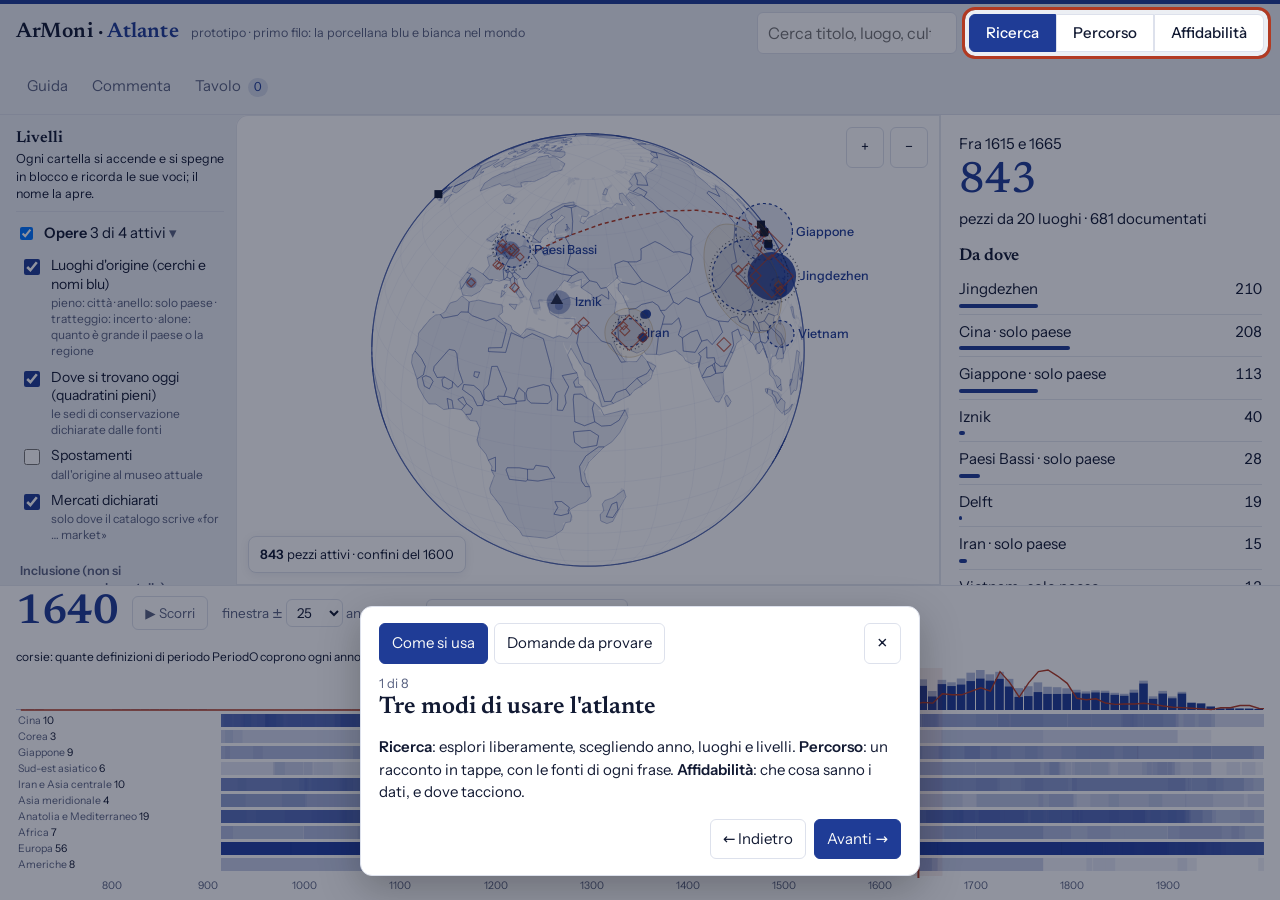
==== commit 49b54bac: "Atlante: aloni in giallo imperiale, pulsazione più evidente Un colore proprio per l'estensione, ugua" ====
--- a/index.html
+++ b/index.html
@@ -144,6 +144,7 @@
    Ogni strumento di ArMoni avrà il suo, dalla famiglia della ceramica; l'Atlante è cobalto. */
 [data-strumento=atlante]{--strumento:light-dark(#1f3c96,#8fa9ff)}
 :root{--cel:light-dark(#2b7660,#79c9b0)}  /* celadon: il colore del contesto (fenomeni, relazioni) */
+:root{--alone:light-dark(#a06c00,#e2b84a)}  /* giallo imperiale: l'estensione di un luogo, qualunque sia il livello */
 header{border-top:4px solid var(--strumento)}
 header h1 .strumento{color:var(--strumento)}
 .seg button[aria-pressed=true]{background:var(--strumento);border-color:var(--strumento)}
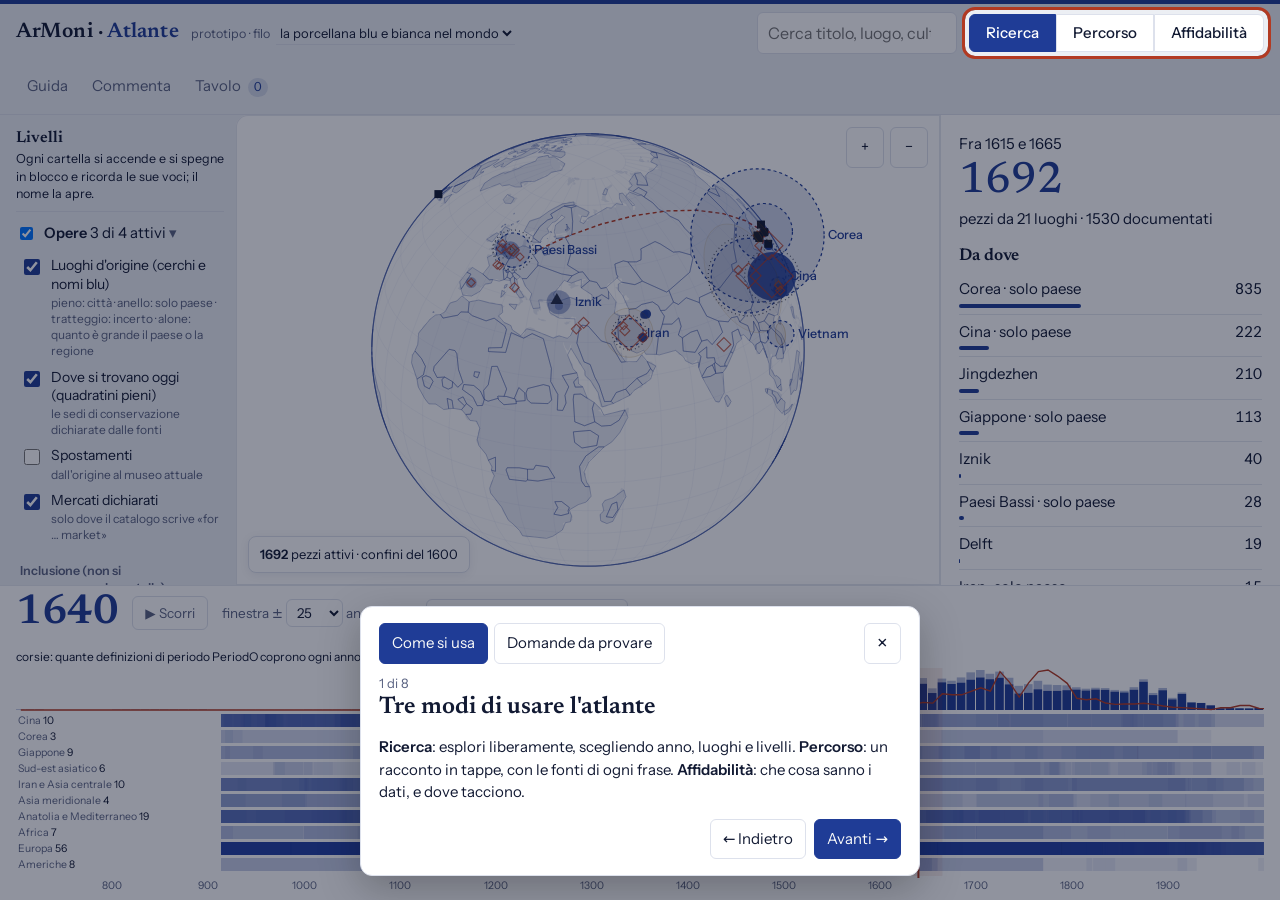
==== commit 6d5defba: "Atlante: Corea da eMuseum (KOGL tipo 1) e secondo filo, la lacca - fetch_emuseum.py: pagine pubblich" ====
--- a/index.html
+++ b/index.html
@@ -29,6 +29,9 @@
 .app{display:grid;height:100vh;grid-template:"top top top" auto "lay map ctx" minmax(0,1fr) "tl tl tl" auto/236px minmax(0,1fr) 340px}
 header{grid-area:top;display:flex;gap:14px;align-items:center;padding:10px 16px;border-bottom:1px solid var(--line);flex-wrap:wrap}
 header .sub{color:var(--mute);font-size:13px}
+.filo{display:flex;align-items:baseline;gap:6px}
+.seg button:disabled{opacity:.45;cursor:not-allowed}
+#filo{font:inherit;font-size:13px;color:var(--ink);background:transparent;border:0;border-bottom:1px solid var(--line);padding:2px 0;cursor:pointer;max-width:260px}
 header .sp{flex:1}
 .seg{display:flex;gap:0}.seg button{border-radius:0}.seg button:first-child{border-radius:6px 0 0 6px}.seg button:last-child{border-radius:0 6px 6px 0}
 #q{border:1px solid var(--line);background:var(--panel);border-radius:6px;padding:8px 10px;width:220px;min-height:40px;font-size:16px}
@@ -193,7 +196,8 @@
  <a class="salta" href="#ctx">Vai ai risultati</a><a class="salta" href="#tls">Vai alla barra del tempo</a>
  <header>
   <h1>ArMoni · <span class="strumento">Atlante</span></h1>
-  <span class="sub">prototipo · primo filo: la porcellana blu e bianca nel mondo</span>
+  <label class="filo"><span class="sub">prototipo · filo</span>
+   <select id="filo" aria-label="Filo tematico"><option value="blu">la porcellana blu e bianca nel mondo</option><option value="lacca">la lacca nel mondo</option></select></label>
   <span class="sp"></span>
   <input id="q" type="search" placeholder="Cerca titolo, luogo, cultura, tecnica" aria-label="Cerca">
   <div class="seg" role="group" aria-label="Modalità">
@@ -223,6 +227,7 @@
   <label class="chk"><input type="checkbox" data-f="met" checked><span>Metropolitan Museum<small>Open Access CSV, CC0</small></span></label>
   <label class="chk"><input type="checkbox" data-f="cma" checked><span>Cleveland Museum of Art<small>Open Access CSV, CC0</small></span></label>
   <label class="chk"><input type="checkbox" data-f="colbase" checked><span>ColBase (musei nazionali giapponesi)<small>via Japan Search; CC BY, fonte: ColBase</small></span></label>
+  <label class="chk"><input type="checkbox" data-f="emuseum" checked><span>eMuseum (musei pubblici coreani)<small>solo schede KOGL tipo 1; fonte: il museo che conserva il pezzo</small></span></label>
   <label class="chk"><input type="checkbox" data-f="wd" checked><span>Wikidata, fuori dagli Stati Uniti<small>Museu Paulista, Taipei, Tokyo, Macao…; CC0</small></span></label>
    </div>
   </div>
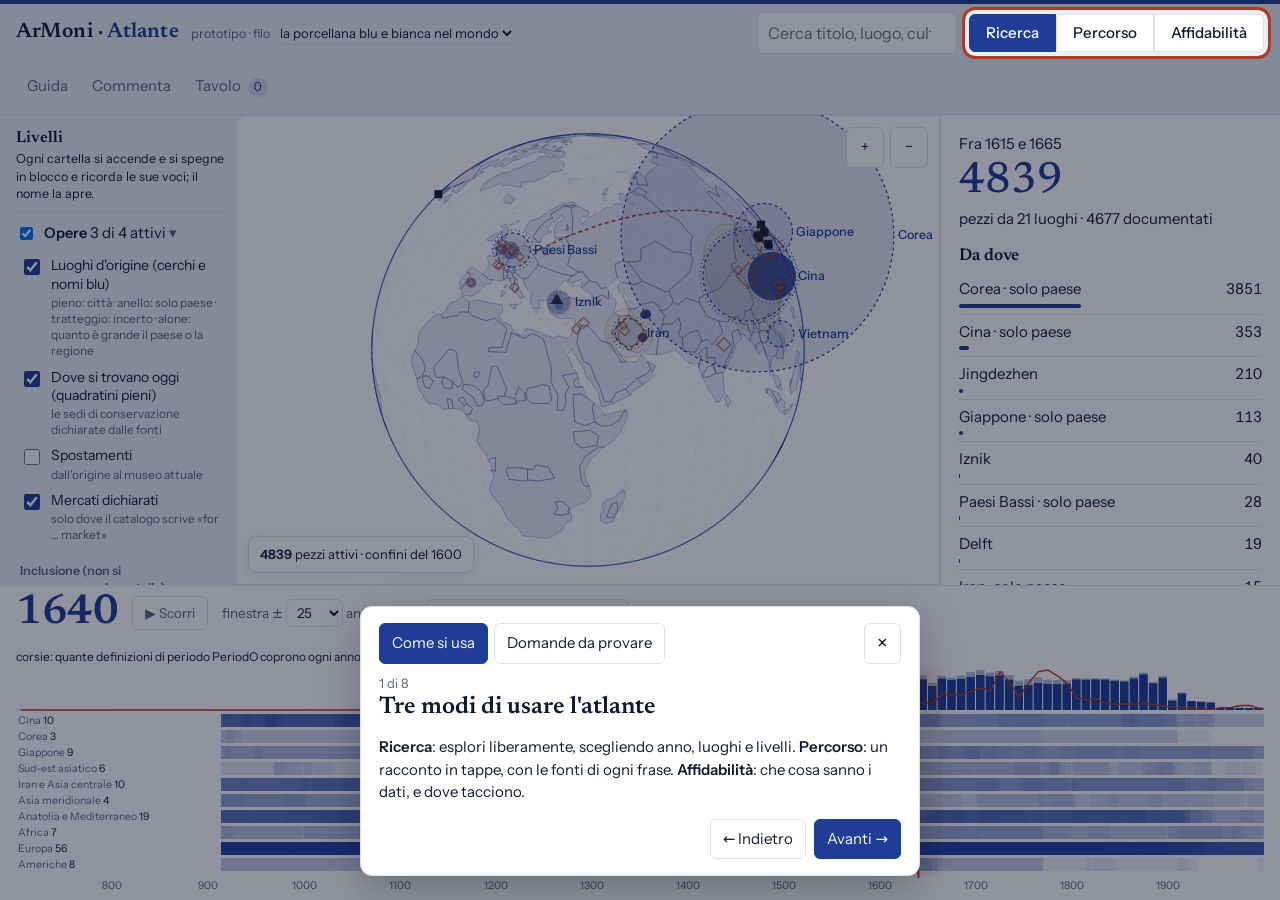
==== commit ff119df3: "Filo lacca: Chicago e musei coreani, tempo dal 500 a.C. - fetch_aic.py: Art Institute of Chicago (CC" ====
--- a/index.html
+++ b/index.html
@@ -227,6 +227,7 @@
   <label class="chk"><input type="checkbox" data-f="met" checked><span>Metropolitan Museum<small>Open Access CSV, CC0</small></span></label>
   <label class="chk"><input type="checkbox" data-f="cma" checked><span>Cleveland Museum of Art<small>Open Access CSV, CC0</small></span></label>
   <label class="chk"><input type="checkbox" data-f="colbase" checked><span>ColBase (musei nazionali giapponesi)<small>via Japan Search; CC BY, fonte: ColBase</small></span></label>
+  <label class="chk"><input type="checkbox" data-f="aic" checked><span>Art Institute of Chicago<small>metadati CC0</small></span></label>
   <label class="chk"><input type="checkbox" data-f="emuseum" checked><span>eMuseum (musei pubblici coreani)<small>solo schede KOGL tipo 1; fonte: il museo che conserva il pezzo</small></span></label>
   <label class="chk"><input type="checkbox" data-f="wd" checked><span>Wikidata, fuori dagli Stati Uniti<small>Museu Paulista, Taipei, Tokyo, Macao…; CC0</small></span></label>
    </div>
